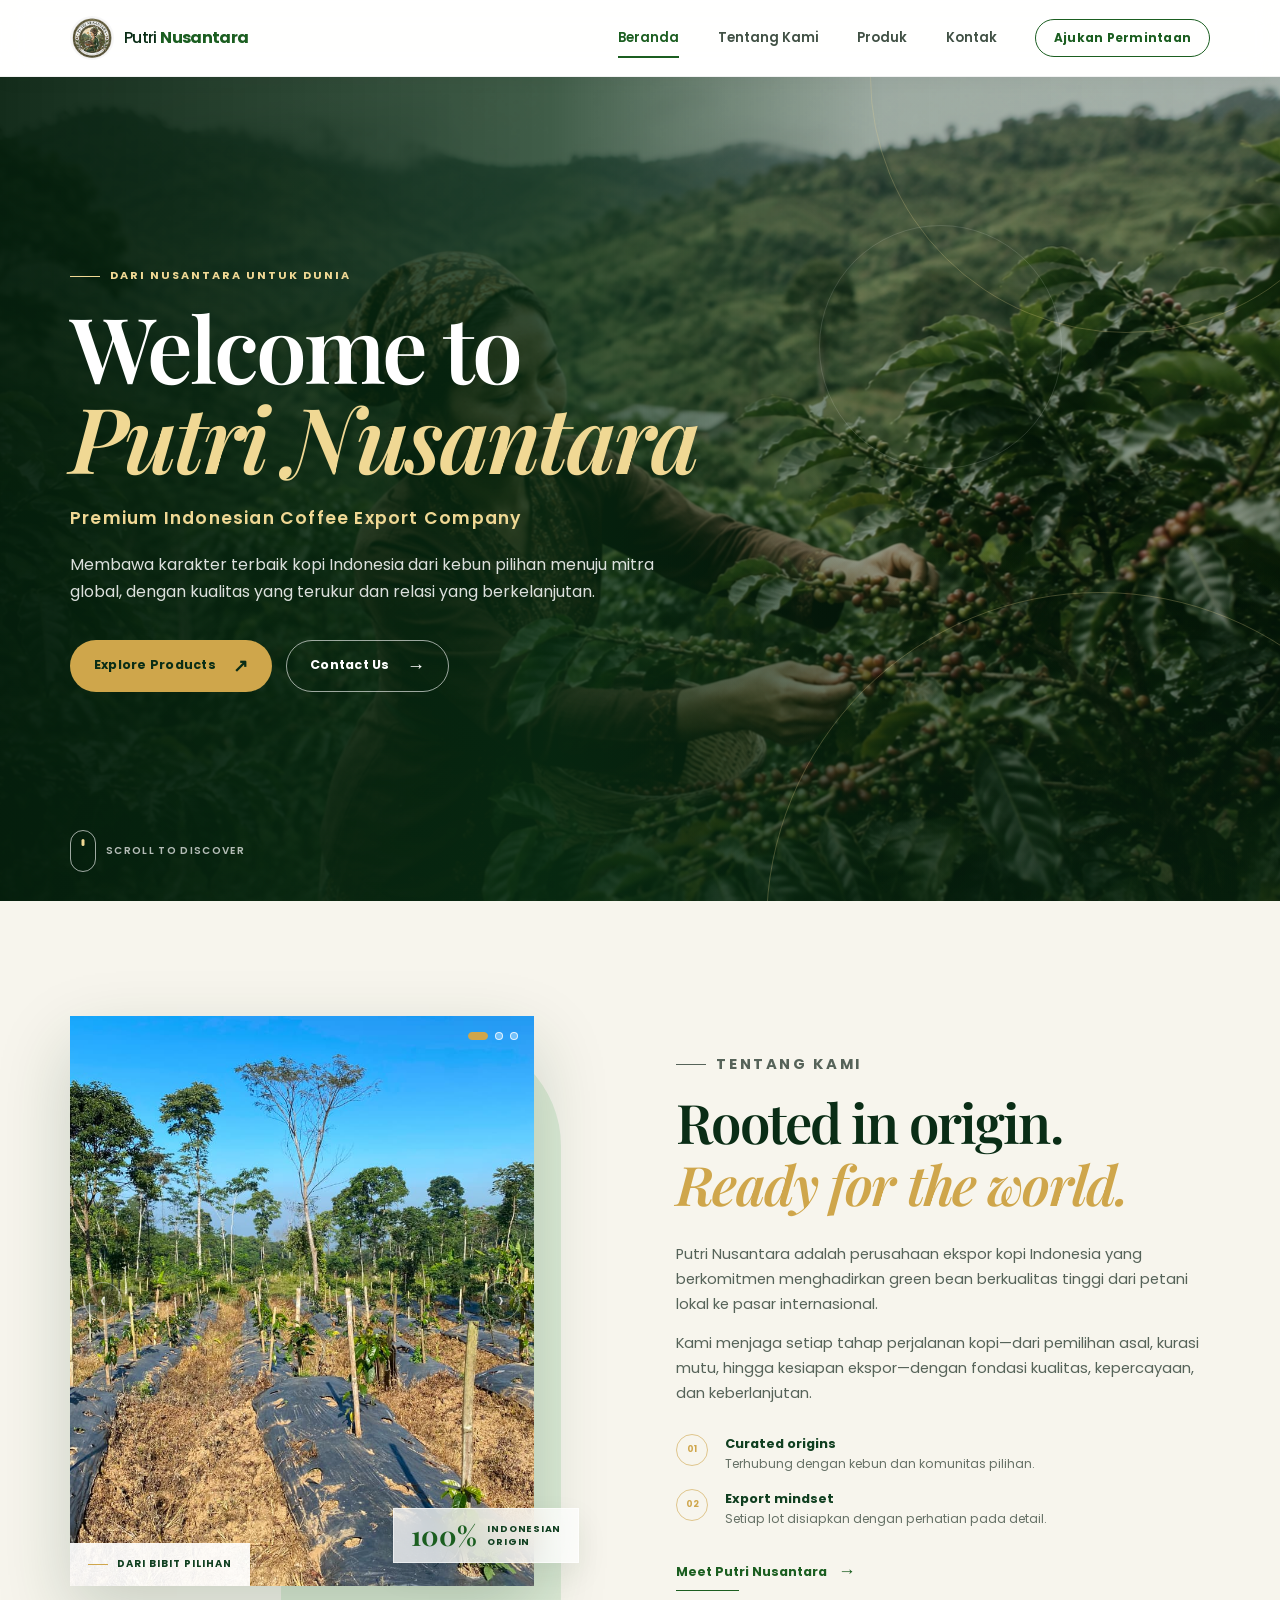
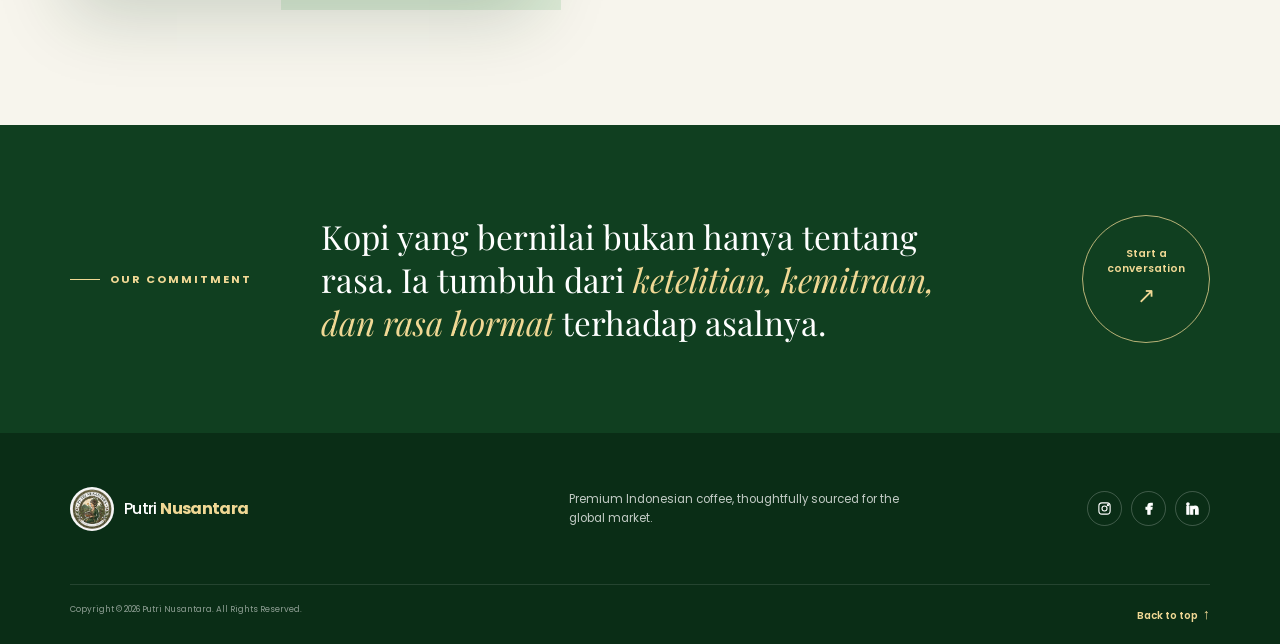
==== index.html @ a7bedadd "first commit" ====
<!doctype html>
<html lang="id">
  <head>
    <meta charset="UTF-8" />
    <meta name="viewport" content="width=device-width, initial-scale=1.0" />
    <meta
      name="description"
      content="Putri Nusantara menghadirkan green bean kopi Indonesia pilihan ke pasar internasional secara bertanggung jawab."
    />
    <title>Putri Nusantara | Premium Indonesian Coffee Export</title>
    <link rel="preconnect" href="https://fonts.googleapis.com" />
    <link rel="preconnect" href="https://fonts.gstatic.com" crossorigin />
    <link
      href="https://fonts.googleapis.com/css2?family=Poppins:wght@400;500;600;700&family=Playfair+Display:wght@600;700&display=swap"
      rel="stylesheet"
    />
    <link rel="stylesheet" href="css/style.css" />
  </head>
  <body class="home-page">
    <div class="site-loader" id="site-loader" aria-hidden="true">
      <div class="loader-mark"><span></span><span></span></div>
      <p>Putri Nusantara</p>
    </div>

    <header class="site-header" id="top">
      <div class="container nav-wrap">
        <a
          class="brand"
          href="index.html"
          aria-label="Putri Nusantara, kembali ke beranda"
        >
          <img src="assets/logo-putri.jpeg" alt="" width="44" height="44" />
          <span>Putri <strong>Nusantara</strong></span>
        </a>

        <button
          class="menu-toggle"
          type="button"
          aria-expanded="false"
          aria-controls="primary-navigation"
          aria-label="Buka navigasi"
        >
          <span></span><span></span><span></span>
        </button>

        <nav
          class="primary-nav"
          id="primary-navigation"
          aria-label="Navigasi utama"
        >
          <a class="active" href="index.html">Beranda</a>
          <a href="about.html">Tentang Kami</a>
          <a href="product.html">Produk</a>
          <a href="contact.html">Kontak</a>
          <!-- Trigger form permintaan (modal). Tempel tombol ini juga di navbar about/product/contact.html -->
          <button type="button" class="nav-request-btn" data-open-request>
            <span>Ajukan Permintaan</span>
          </button>
        </nav>
      </div>
    </header>

    <main>
      <section class="hero" id="beranda" aria-labelledby="hero-title">
        <div class="hero-media" aria-hidden="true">
          <img
            class="hero-background"
            data-parallax
            src="assets/indonesian-coffee-farmer.png"
            alt=""
            fetchpriority="high"
          />
        </div>
        <div class="hero-scrim" aria-hidden="true"></div>
        <div class="hero-orbit orbit-one" aria-hidden="true"></div>
        <div class="hero-orbit orbit-two" aria-hidden="true"></div>
        <div class="container hero-content">
          <p class="eyebrow light reveal" data-reveal="fade-up">
            Dari Nusantara untuk dunia
          </p>
          <h1 id="hero-title" class="reveal" data-reveal="fade-up">
            Welcome to <em>Putri Nusantara</em>
          </h1>
          <p class="hero-kicker reveal" data-reveal="fade-up">
            Premium Indonesian Coffee Export Company
          </p>
          <p class="hero-copy reveal" data-reveal="fade-up">
            Membawa karakter terbaik kopi Indonesia dari kebun pilihan menuju
            mitra global, dengan kualitas yang terukur dan relasi yang
            berkelanjutan.
          </p>
          <div class="hero-actions reveal" data-reveal="fade-up">
            <a class="button button-gold" href="product.html"
              >Explore Products <span aria-hidden="true">↗</span></a
            >
            <a class="button button-ghost" href="contact.html"
              >Contact Us <span aria-hidden="true">→</span></a
            >
          </div>
          <a
            class="scroll-cue"
            href="#tentang-singkat"
            aria-label="Gulir ke tentang kami singkat"
          >
            <span></span>
            Scroll to discover
          </a>
        </div>
      </section>

      <section
        class="intro-section section"
        id="tentang-singkat"
        aria-labelledby="intro-title"
      >
        <div class="container intro-grid">
          <div class="intro-image-wrap reveal" data-reveal="fade-right">
            <div class="image-accent" aria-hidden="true"></div>

            <!-- Slider perjalanan kopi: bibit -> kebun -> proses perawatan -->
            <figure
              class="editorial-image editorial-slider"
              id="originSlider"
              data-autoplay="5000"
              aria-roledescription="carousel"
              aria-label="Perjalanan kopi Putri Nusantara"
            >
              <div class="slider-track">
                <div class="slide is-active" data-caption="Dari bibit pilihan">
                  <img
                    src="assets/galeri6.jpeg"
                    alt="Pembibitan kopi Putri Nusantara"
                    loading="lazy"
                  />
                </div>
                <div class="slide" data-caption="Kebun yang terus tumbuh">
                  <img
                    src="assets/galeri4.jpeg"
                    alt="Kebun kopi Putri Nusantara yang subur"
                    loading="lazy"
                  />
                </div>
                <div class="slide" data-caption="Dirawat dengan telaten">
                  <img
                    src="assets/coffee-plantation.png"
                    alt="Tanaman kopi yang dirawat dengan telaten"
                    loading="lazy"
                  />
                </div>
              </div>

              <button
                class="slider-arrow prev"
                type="button"
                data-slider-prev
                aria-label="Slide sebelumnya"
              >
                ‹
              </button>
              <button
                class="slider-arrow next"
                type="button"
                data-slider-next
                aria-label="Slide berikutnya"
              >
                ›
              </button>

              <figcaption>
                <span class="fig-line"></span>
                <span class="slide-caption-text">Dari bibit pilihan</span>
              </figcaption>

              <div
                class="slider-dots"
                role="tablist"
                aria-label="Pilih slide perjalanan kopi"
              >
                <button
                  class="dot is-active"
                  type="button"
                  role="tab"
                  aria-selected="true"
                  aria-label="Slide 1: bibit"
                ></button>
                <button
                  class="dot"
                  type="button"
                  role="tab"
                  aria-selected="false"
                  aria-label="Slide 2: kebun"
                ></button>
                <button
                  class="dot"
                  type="button"
                  role="tab"
                  aria-selected="false"
                  aria-label="Slide 3: perawatan"
                ></button>
              </div>
            </figure>

            <div class="image-badge glass-card">
              <strong>100%</strong>
              <span>Indonesian<br />origin</span>
            </div>
          </div>

          <div class="intro-copy reveal" data-reveal="fade-left">
            <p class="eyebrow">Tentang Kami</p>
            <h2 id="intro-title">
              Rooted in origin.<br /><em>Ready for the world.</em>
            </h2>
            <p>
              Putri Nusantara adalah perusahaan ekspor kopi Indonesia yang
              berkomitmen menghadirkan green bean berkualitas tinggi dari petani
              lokal ke pasar internasional.
            </p>
            <p>
              Kami menjaga setiap tahap perjalanan kopi—dari pemilihan asal,
              kurasi mutu, hingga kesiapan ekspor—dengan fondasi kualitas,
              kepercayaan, dan keberlanjutan.
            </p>
            <div class="trust-points">
              <div>
                <span class="point-icon" aria-hidden="true">01</span>
                <p>
                  <strong>Curated origins</strong><br />Terhubung dengan kebun
                  dan komunitas pilihan.
                </p>
              </div>
              <div>
                <span class="point-icon" aria-hidden="true">02</span>
                <p>
                  <strong>Export mindset</strong><br />Setiap lot disiapkan
                  dengan perhatian pada detail.
                </p>
              </div>
            </div>
            <a class="text-link" href="about.html"
              >Meet Putri Nusantara <span aria-hidden="true">→</span></a
            >
          </div>
        </div>
      </section>

      <section class="commitment-band" aria-label="Komitmen Putri Nusantara">
        <div class="container commitment-grid">
          <p class="eyebrow light reveal" data-reveal="fade-up">
            Our commitment
          </p>
          <p class="commitment-text reveal" data-reveal="zoom-in">
            Kopi yang bernilai bukan hanya tentang rasa. Ia tumbuh dari
            <em>ketelitian, kemitraan, dan rasa hormat</em> terhadap asalnya.
          </p>
          <a
            class="round-link reveal"
            data-reveal="fade-left"
            href="contact.html"
            aria-label="Hubungi Putri Nusantara"
          >
            <span>Start a<br />conversation</span>
            <b aria-hidden="true">↗</b>
          </a>
        </div>
      </section>
    </main>

    <footer class="site-footer">
      <div class="container footer-main">
        <a
          class="brand footer-brand"
          href="index.html"
          aria-label="Putri Nusantara, beranda"
        >
          <img src="assets/logo-putri.jpeg" alt="" width="44" height="44" />
          <span>Putri <strong>Nusantara</strong></span>
        </a>
        <p>
          Premium Indonesian coffee, thoughtfully sourced for the global market.
        </p>
        <div class="social-links" aria-label="Media sosial">
          <a href="#" aria-label="Instagram" title="Instagram"
            ><svg viewBox="0 0 24 24" aria-hidden="true">
              <rect x="3" y="3" width="18" height="18" rx="5"></rect>
              <circle cx="12" cy="12" r="4"></circle>
              <circle cx="17.5" cy="6.5" r="1"></circle></svg
          ></a>
          <a href="#" aria-label="Facebook" title="Facebook"
            ><svg viewBox="0 0 24 24" aria-hidden="true">
              <path
                d="M14.5 21v-8h2.8l.4-3h-3.2V8.1c0-.9.3-1.6 1.7-1.6H18V3.8c-.3 0-1.4-.1-2.6-.1-2.6 0-4.4 1.6-4.4 4.5V10H8v3h3v8h3.5Z"
              ></path></svg
          ></a>
          <a href="#" aria-label="LinkedIn" title="LinkedIn"
            ><svg viewBox="0 0 24 24" aria-hidden="true">
              <path
                d="M6.3 8.3H3V21h3.3V8.3ZM4.7 3A1.9 1.9 0 1 0 4.7 6.8 1.9 1.9 0 0 0 4.7 3ZM21 13.7c0-3.8-2-5.6-4.8-5.6-2.2 0-3.2 1.2-3.8 2V8.3H9.1V21h3.3v-6.3c0-1.7.3-3.4 2.4-3.4 2.1 0 2.1 2 2.1 3.5V21H21v-7.3Z"
              ></path></svg
          ></a>
        </div>
      </div>
      <div class="container footer-bottom">
        <small>Copyright © 2026 Putri Nusantara. All Rights Reserved.</small>
        <a href="#top">Back to top <span aria-hidden="true">↑</span></a>
      </div>
    </footer>

    <button class="scroll-top" type="button" aria-label="Kembali ke atas">
      <span aria-hidden="true">↑</span>
    </button>

    <!-- Modal form permintaan. Tempel blok ini juga sebelum </body> di about/product/contact.html -->
    <div class="request-modal" id="requestModal" aria-hidden="true">
      <div class="request-modal-overlay" data-close-request></div>
      <div
        class="request-modal-panel"
        role="dialog"
        aria-modal="true"
        aria-labelledby="requestModalTitle"
      >
        <button
          type="button"
          class="request-modal-close"
          data-close-request
          aria-label="Tutup form permintaan"
        >
          ×
        </button>
        <p class="eyebrow">Ajukan Permintaan</p>
        <h3 id="requestModalTitle">Ceritakan kebutuhan Anda</h3>
        <p class="request-modal-lead">
          Isi form singkat ini, permintaan Anda akan langsung dibuka lewat
          aplikasi email menuju tim kami.
        </p>

        <form id="requestForm" novalidate>
          <div class="form-field">
            <label for="reqName">Nama</label>
            <input
              type="text"
              id="reqName"
              name="name"
              autocomplete="name"
              required
            />
          </div>
          <div class="form-field">
            <label for="reqEmail">Email</label>
            <input
              type="email"
              id="reqEmail"
              name="email"
              autocomplete="email"
              required
            />
          </div>
          <div class="form-field">
            <label for="reqMessage">Permintaan</label>
            <textarea
              id="reqMessage"
              name="message"
              rows="4"
              required
            ></textarea>
          </div>
          <button type="submit" class="button button-primary request-submit">
            Kirim Permintaan <span aria-hidden="true">→</span>
          </button>
          <p class="request-modal-note" id="requestModalNote" role="status"></p>
        </form>
      </div>
    </div>

    <script src="js/script.js"></script>
  </body>
</html>
---- css/style.css ----
/* Putri Nusantara — shared design system */
:root {
  --green-950: #0a2d16;
  --green-900: #103f20;
  --green-800: #1b5e20;
  --green-700: #2a7332;
  --green-500: #639e58;
  --green-200: #dcead6;
  --cream: #f7f5ed;
  --cream-dark: #ece8db;
  --ink: #16251a;
  --muted: #617064;
  --gold: #cfa64b;
  --gold-light: #f0d894;
  --white: #ffffff;
  --border: rgba(22, 37, 26, 0.13);
  --shadow-sm: 0 12px 30px rgba(20, 46, 27, 0.08);
  --shadow-lg: 0 28px 70px rgba(16, 57, 26, 0.2);
  --serif: "Playfair Display", Georgia, serif;
  --sans: "Poppins", Arial, sans-serif;
  --container: min(1140px, calc(100% - 48px));
}

* {
  box-sizing: border-box;
}

html {
  scroll-behavior: smooth;
}

body {
  margin: 0;
  overflow-x: hidden;
  background: var(--cream);
  color: var(--ink);
  font-family: var(--sans);
  font-size: 16px;
  line-height: 1.7;
  -webkit-font-smoothing: antialiased;
  text-rendering: optimizeLegibility;
}

body.menu-open {
  overflow: hidden;
}

img {
  display: block;
  max-width: 100%;
}

a {
  color: inherit;
  text-decoration: none;
}

button {
  font: inherit;
}

p, h1, h2, h3, figure {
  margin: 0;
}

::selection {
  background: var(--gold-light);
  color: var(--green-950);
}

:focus-visible {
  outline: 3px solid var(--gold);
  outline-offset: 4px;
}

.container {
  width: var(--container);
  margin-inline: auto;
}

.section {
  padding: clamp(76px, 9vw, 132px) 0;
}

.section-soft {
  background: #eff3e8;
}

.sr-only {
  position: absolute;
  width: 1px;
  height: 1px;
  padding: 0;
  margin: -1px;
  overflow: hidden;
  clip: rect(0, 0, 0, 0);
  white-space: nowrap;
  border: 0;
}

.eyebrow {
  display: flex;
  align-items: center;
  gap: 10px;
  color: var(--green-700);
  font-size: 0.69rem;
  font-weight: 700;
  letter-spacing: 0.18em;
  line-height: 1.4;
  text-transform: uppercase;
}

.eyebrow::before {
  width: 30px;
  height: 1px;
  background: currentColor;
  content: "";
}

.eyebrow.light {
  color: var(--gold-light);
}

h1, h2, h3 {
  letter-spacing: -0.034em;
  line-height: 1.14;
}

h1, h2 {
  font-family: var(--serif);
  font-weight: 600;
}

h1 em, h2 em, h3 em {
  color: var(--gold);
  font-style: italic;
  font-weight: inherit;
}

h2 {
  font-size: clamp(2.22rem, 4.25vw, 4.2rem);
}

/* Loading screen */
.site-loader {
  position: fixed;
  z-index: 2000;
  inset: 0;
  display: grid;
  place-content: center;
  gap: 18px;
  background: var(--green-950);
  color: var(--cream);
  transition: opacity 0.55s ease, visibility 0.55s ease;
}

.site-loader.is-hidden {
  visibility: hidden;
  opacity: 0;
}

.site-loader p {
  font-size: 0.68rem;
  font-weight: 600;
  letter-spacing: 0.2em;
  text-align: center;
  text-transform: uppercase;
}

.loader-mark {
  position: relative;
  width: 44px;
  height: 44px;
  margin-inline: auto;
}

.loader-mark span {
  position: absolute;
  inset: 0 18px;
  border-radius: 100% 0 100% 0;
  background: var(--gold);
  animation: loader-leaf 1.2s ease-in-out infinite alternate;
  transform: rotate(45deg);
}

.loader-mark span:last-child {
  background: var(--green-500);
  animation-delay: -0.6s;
  transform: rotate(225deg);
}

@keyframes loader-leaf {
  from {
    scale: 0.75;
    opacity: 0.48;
  }

  to {
    scale: 1;
    opacity: 1;
  }
}

/* Navigation */
.site-header {
  position: sticky;
  z-index: 100;
  top: 0;
  background: rgba(255, 255, 255, 0.95);
  border-bottom: 1px solid rgba(22, 37, 26, 0.06);
  box-shadow: 0 4px 18px rgba(20, 46, 27, 0.04);
  backdrop-filter: blur(14px);
}

.nav-wrap {
  display: flex;
  align-items: center;
  justify-content: space-between;
  min-height: 76px;
  gap: 28px;
}

.brand {
  display: inline-flex;
  align-items: center;
  gap: 10px;
  flex-shrink: 0;
}

.brand:not(.brand-logo) img {
  width: 44px;
  height: 44px;
  border-radius: 50%;
  object-fit: cover;
}

.brand span {
  color: var(--green-950);
  font-size: 1rem;
  font-weight: 500;
  letter-spacing: -0.04em;
  line-height: 1;
}

.brand span strong {
  color: var(--green-800);
  font-weight: 700;
}

.brand-logo img {
  width: 218px;
  max-height: 56px;
  object-fit: contain;
  object-position: left center;
}

.primary-nav {
  display: flex;
  align-items: center;
  gap: clamp(20px, 3vw, 39px);
}

.primary-nav a {
  position: relative;
  color: #415145;
  font-size: 0.82rem;
  font-weight: 600;
  line-height: 76px;
  transition: color 0.25s ease;
}

.primary-nav a::after {
  position: absolute;
  right: 0;
  bottom: 18px;
  left: 0;
  height: 2px;
  background: var(--green-800);
  content: "";
  scale: 0 1;
  transform-origin: right;
  transition: scale 0.3s ease;
}

.primary-nav a:hover, .primary-nav a.active {
  color: var(--green-800);
}

.primary-nav a:hover::after, .primary-nav a.active::after {
  scale: 1;
  transform-origin: left;
}

.menu-toggle {
  display: none;
  width: 44px;
  height: 44px;
  padding: 10px;
  border: 1px solid var(--border);
  border-radius: 50%;
  background: transparent;
  cursor: pointer;
}

.menu-toggle span {
  display: block;
  width: 100%;
  height: 2px;
  margin: 4px 0;
  background: var(--green-900);
  transition: transform .25s ease, opacity .25s ease;
}

.menu-toggle.is-open span:nth-child(1) {
  transform: translateY(6px) rotate(45deg);
}

.menu-toggle.is-open span:nth-child(2) {
  opacity: 0;
}

.menu-toggle.is-open span:nth-child(3) {
  transform: translateY(-6px) rotate(-45deg);
}

/* Tombol "Ajukan Permintaan" di navbar — pemicu modal form */
.nav-request-btn {
  display: inline-flex;
  align-items: center;
  height: 38px;
  padding: 0 18px;
  border: 1px solid var(--green-800);
  border-radius: 100px;
  background: transparent;
  color: var(--green-800);
  font-size: .74rem;
  font-weight: 700;
  letter-spacing: .02em;
  cursor: pointer;
  transition: background .25s ease, color .25s ease, transform .25s ease;
}

.nav-request-btn:hover {
  background: var(--green-800);
  color: var(--white);
  transform: translateY(-2px);
}

/* Hero */
.hero {
  position: relative;
  display: grid;
  min-height: max(620px, calc(100svh - 76px));
  overflow: hidden;
  isolation: isolate;
  background: var(--green-950);
}

.hero-media, .hero-scrim {
  position: absolute;
  inset: 0;
}

.hero-media {
  overflow: hidden;
  z-index: -3;
}

.hero-background {
  width: 100%;
  height: 112%;
  object-fit: cover;
  object-position: 50% 44%;
  filter: saturate(0.8) contrast(1.08);
  transform: scale(1.04);
  will-change: transform;
}

.hero-scrim {
  z-index: -2;
  background:
    linear-gradient(90deg, rgba(5, 31, 13, 0.94) 0%, rgba(8, 46, 19, 0.76) 43%, rgba(8, 46, 19, 0.36) 69%, rgba(8, 46, 19, 0.31) 100%),
    linear-gradient(0deg, rgba(7, 30, 14, 0.58), transparent 45%);
}

.hero::after {
  position: absolute;
  z-index: -1;
  right: -12vw;
  bottom: -28vw;
  width: 52vw;
  aspect-ratio: 1;
  border: 1px solid rgba(240, 216, 148, 0.26);
  border-radius: 50%;
  content: "";
}

.hero-orbit {
  position: absolute;
  z-index: -1;
  border: 1px solid rgba(240, 216, 148, .24);
  border-radius: 50%;
  pointer-events: none;
}

.orbit-one {
  width: 40vw;
  height: 40vw;
  top: -20vw;
  right: -8vw;
}

.orbit-two {
  width: 19vw;
  height: 19vw;
  top: 18%;
  right: 17%;
  border-color: rgba(255, 255, 255, .13);
}

.hero-content {
  align-self: center;
  padding: 90px 0 108px;
  color: var(--white);
}

.hero h1 {
  max-width: 770px;
  margin-top: 18px;
  color: var(--white);
  font-size: clamp(3.1rem, 7.1vw, 6.9rem);
  line-height: .99;
}

.hero h1 em {
  display: block;
  color: var(--gold-light);
}

.hero-kicker {
  margin-top: 22px;
  color: var(--gold-light);
  font-size: clamp(.9rem, 1.45vw, 1.08rem);
  font-weight: 600;
  letter-spacing: .07em;
}

.hero-copy {
  max-width: 610px;
  margin-top: 18px;
  color: rgba(255, 255, 255, .86);
  font-size: clamp(.9rem, 1.25vw, 1rem);
}

.hero-actions {
  display: flex;
  flex-wrap: wrap;
  gap: 14px;
  margin-top: 34px;
}

.button {
  position: relative;
  display: inline-flex;
  align-items: center;
  justify-content: center;
  gap: 17px;
  min-height: 52px;
  padding: 0 23px;
  overflow: hidden;
  border: 1px solid transparent;
  border-radius: 100px;
  font-size: .78rem;
  font-weight: 700;
  letter-spacing: .02em;
  line-height: 1;
  transition: transform .28s ease, background .28s ease, color .28s ease, border-color .28s ease, box-shadow .28s ease;
}

.button:hover {
  transform: translateY(-3px) scale(1.025);
  box-shadow: 0 12px 22px rgba(2, 23, 9, .18);
}

.button span:not(.ripple) {
  font-size: 1.15rem;
  line-height: 0;
}

.button-gold {
  background: var(--gold);
  color: var(--green-950);
}

.button-gold:hover {
  background: var(--gold-light);
}

.button-ghost {
  border-color: rgba(255, 255, 255, .6);
  color: var(--white);
}

.button-ghost:hover {
  border-color: var(--white);
  background: rgba(255, 255, 255, .11);
}

.button-primary {
  background: var(--green-800);
  color: var(--white);
}

.button-primary:hover {
  background: var(--green-900);
}

.ripple {
  position: absolute;
  border-radius: 50%;
  background: rgba(255, 255, 255, .4);
  transform: translate(-50%, -50%) scale(0);
  pointer-events: none;
  animation: ripple .65s ease-out;
}

@keyframes ripple {
  to {
    transform: translate(-50%, -50%) scale(5);
    opacity: 0;
  }
}

.scroll-cue {
  position: absolute;
  bottom: 29px;
  display: flex;
  align-items: center;
  gap: 10px;
  color: rgba(255, 255, 255, .7);
  font-size: .64rem;
  font-weight: 600;
  letter-spacing: .13em;
  text-transform: uppercase;
}

.scroll-cue span {
  position: relative;
  display: inline-block;
  width: 26px;
  height: 42px;
  border: 1px solid rgba(255, 255, 255, .62);
  border-radius: 16px;
}

.scroll-cue span::after {
  position: absolute;
  top: 8px;
  left: 50%;
  width: 3px;
  height: 7px;
  border-radius: 4px;
  background: var(--gold-light);
  content: "";
  transform: translateX(-50%);
  animation: scroll-dot 1.5s infinite;
}

@keyframes scroll-dot {
  0%, 100% {
    opacity: 0;
    transform: translate(-50%, 0);
  }

  50% {
    opacity: 1;
    transform: translate(-50%, 13px);
  }
}

/* Home introduction */
.intro-section {
  background: var(--cream);
}

.intro-grid {
  display: grid;
  grid-template-columns: minmax(0, .92fr) minmax(0, 1fr);
  align-items: center;
  gap: clamp(52px, 9vw, 128px);
}

.intro-image-wrap {
  position: relative;
  padding: 0 27px 24px 0;
}

.image-accent {
  position: absolute;
  top: 20px;
  right: 0;
  bottom: 0;
  width: 57%;
  background: var(--green-200);
  border-radius: 0 110px 0 0;
}

.editorial-image {
  position: relative;
  z-index: 1;
  height: clamp(425px, 46vw, 570px);
  overflow: hidden;
  box-shadow: var(--shadow-lg);
}

.editorial-image img {
  width: 100%;
  height: 100%;
  object-fit: cover;
  object-position: center;
}

.editorial-image figcaption {
  position: absolute;
  bottom: 0;
  left: 0;
  display: flex;
  align-items: center;
  gap: 9px;
  padding: 13px 18px;
  background: rgba(255, 255, 255, .93);
  color: var(--green-900);
  font-size: .62rem;
  font-weight: 700;
  letter-spacing: .1em;
  text-transform: uppercase;
}

.fig-line {
  width: 20px;
  height: 1px;
  background: var(--gold);
}

.image-badge {
  position: absolute;
  z-index: 2;
  right: -18px;
  bottom: 47px;
  display: flex;
  align-items: center;
  gap: 10px;
  padding: 13px 17px;
  color: var(--green-900);
}

.glass-card {
  border: 1px solid rgba(255, 255, 255, .56);
  background: rgba(255, 255, 255, .76);
  box-shadow: var(--shadow-sm);
  backdrop-filter: blur(14px);
}

.image-badge strong {
  color: var(--green-800);
  font-family: var(--serif);
  font-size: 1.7rem;
  line-height: 1;
}

.image-badge span {
  font-size: .59rem;
  font-weight: 700;
  line-height: 1.32;
  letter-spacing: .08em;
  text-transform: uppercase;
}

.intro-copy h2 {
  max-width: 620px;
  margin: 16px 0 27px;
  color: var(--green-950);
}

.intro-copy>p {
  max-width: 570px;
  margin-top: 14px;
  color: #566359;
  font-size: .92rem;
}

.trust-points {
  display: grid;
  gap: 15px;
  margin: 28px 0;
}

.trust-points>div {
  display: grid;
  grid-template-columns: 38px 1fr;
  gap: 11px;
  align-items: start;
}

.point-icon {
  display: grid;
  width: 32px;
  aspect-ratio: 1;
  place-items: center;
  border: 1px solid rgba(207, 166, 75, .6);
  border-radius: 50%;
  color: var(--gold);
  font-size: .55rem;
  font-weight: 700;
}

.trust-points p {
  color: #667166;
  font-size: .76rem;
  line-height: 1.6;
}

.trust-points strong {
  color: var(--green-900);
  font-size: .8rem;
}

.text-link {
  position: relative;
  display: inline-flex;
  align-items: center;
  gap: 11px;
  color: var(--green-800);
  font-size: .78rem;
  font-weight: 700;
}

.text-link::after {
  position: absolute;
  right: 0;
  bottom: -5px;
  left: 0;
  height: 1px;
  background: currentColor;
  content: "";
  transform: scaleX(.35);
  transform-origin: left;
  transition: transform .25s ease;
}

.text-link:hover::after {
  transform: scaleX(1);
}

.text-link span {
  font-size: 1.1rem;
  transition: transform .25s ease;
}

.text-link:hover span {
  transform: translateX(4px);
}

/* Slider "perjalanan kopi" di dalam editorial-image (beranda) */
.editorial-slider {
  cursor: grab;
  touch-action: pan-y;
}

.editorial-slider:active {
  cursor: grabbing;
}

.slider-track {
  position: relative;
  width: 100%;
  height: 100%;
}

.slide {
  position: absolute;
  inset: 0;
  opacity: 0;
  transition: opacity .9s ease;
}

.slide.is-active {
  opacity: 1;
  z-index: 1;
}

.editorial-slider figcaption {
  z-index: 2;
}

.slider-arrow {
  position: absolute;
  top: 50%;
  z-index: 3;
  display: grid;
  width: 38px;
  aspect-ratio: 1;
  place-items: center;
  border: 1px solid rgba(255, 255, 255, .55);
  border-radius: 50%;
  background: rgba(10, 45, 22, .35);
  color: var(--white);
  font-size: 1.3rem;
  line-height: 0;
  cursor: pointer;
  opacity: .75;
  transform: translateY(-50%);
  transition: opacity .25s ease, background .25s ease;
}

.slider-arrow:hover {
  opacity: 1;
  background: rgba(10, 45, 22, .58);
}

.slider-arrow.prev {
  left: 14px;
}

.slider-arrow.next {
  right: 14px;
}

.slider-dots {
  position: absolute;
  top: 16px;
  right: 16px;
  z-index: 3;
  display: flex;
  gap: 7px;
}

.dot {
  width: 8px;
  height: 8px;
  padding: 0;
  border: 1px solid rgba(255, 255, 255, .8);
  border-radius: 50%;
  background: rgba(255, 255, 255, .35);
  cursor: pointer;
  transition: background .25s ease, width .25s ease, border-radius .25s ease;
}

.dot.is-active {
  width: 20px;
  border-radius: 5px;
  background: var(--gold);
  border-color: var(--gold);
}

.commitment-band {
  padding: clamp(56px, 7vw, 93px) 0;
  overflow: hidden;
  background: var(--green-900);
  color: var(--white);
}

.commitment-grid {
  display: grid;
  grid-template-columns: .8fr 2.6fr .75fr;
  gap: clamp(25px, 4vw, 70px);
  align-items: center;
}

.commitment-text {
  max-width: 710px;
  font-family: var(--serif);
  font-size: clamp(1.5rem, 2.6vw, 2.75rem);
  line-height: 1.29;
}

.commitment-text em {
  color: var(--gold-light);
}

.round-link {
  display: grid;
  width: 128px;
  aspect-ratio: 1;
  place-content: center;
  justify-self: end;
  border: 1px solid rgba(240, 216, 148, .75);
  border-radius: 50%;
  color: var(--gold-light);
  font-size: .66rem;
  font-weight: 600;
  line-height: 1.4;
  text-align: center;
  transition: background .3s ease, color .3s ease, transform .3s ease;
}

.round-link b {
  margin-top: 4px;
  font-size: 1.35rem;
  font-weight: 400;
}

.round-link:hover {
  background: var(--gold-light);
  color: var(--green-900);
  transform: rotate(8deg);
}

/* Secondary hero */
.page-hero {
  position: relative;
  min-height: 390px;
  overflow: hidden;
  background: var(--green-900);
  color: var(--white);
}

.page-hero-content {
  position: relative;
  z-index: 1;
  padding: 92px 0 82px;
}

.page-hero-content h1 {
  max-width: 730px;
  margin: 19px 0 18px;
  color: var(--white);
  font-size: clamp(3rem, 6vw, 5.6rem);
  line-height: .98;
}

.page-hero-content h1 em {
  display: block;
  color: var(--gold-light);
}

.page-hero-lead {
  max-width: 660px;
  color: rgba(255, 255, 255, .78);
  font-size: .94rem;
}

.breadcrumb {
  display: flex;
  align-items: center;
  gap: 8px;
  color: rgba(255, 255, 255, .69);
  font-size: .7rem;
  font-weight: 600;
  letter-spacing: .05em;
}

.breadcrumb a {
  color: var(--gold-light);
}

.page-hero-pattern {
  position: absolute;
  inset: -20% -8% auto auto;
  width: min(63vw, 770px);
  aspect-ratio: 1;
  border: 1px solid rgba(240, 216, 148, .2);
  border-radius: 43% 57% 59% 41% / 44% 40% 60% 56%;
  transform: rotate(16deg);
}

.page-hero-pattern::before, .page-hero-pattern::after {
  position: absolute;
  border: 1px solid rgba(255, 255, 255, .11);
  border-radius: inherit;
  content: "";
}

.page-hero-pattern::before {
  inset: 11%;
}

.page-hero-pattern::after {
  inset: 23%;
}

.product-hero {
  background: linear-gradient(120deg, #0b3619, #246b32);
}

/* About */
.story-grid {
  display: grid;
  grid-template-columns: 1fr 1fr;
  align-items: center;
  gap: clamp(42px, 8vw, 116px);
}

.story-copy h2 {
  margin: 17px 0 28px;
  color: var(--green-950);
}

.story-copy>p {
  max-width: 560px;
  margin-top: 14px;
  color: #59665c;
  font-size: .92rem;
}

.story-signature {
  display: flex;
  align-items: center;
  gap: 13px;
  margin-top: 28px;
  color: #4e5d51;
  font-size: .7rem;
  line-height: 1.6;
}

.story-signature strong {
  color: var(--green-800);
}

.signature-line {
  width: 45px;
  height: 1px;
  background: var(--gold);
}

.story-visual {
  position: relative;
  padding: 18px 0 0 24px;
}

.story-visual::before {
  position: absolute;
  top: 0;
  right: 42px;
  left: 0;
  height: 63%;
  background: var(--green-200);
  content: "";
}

.story-photo {
  position: relative;
  z-index: 1;
  height: clamp(385px, 43vw, 530px);
  overflow: hidden;
  box-shadow: var(--shadow-lg);
}

.story-photo img {
  width: 100%;
  height: 100%;
  object-fit: cover;
  object-position: center;
}

.origin-card {
  position: absolute;
  z-index: 2;
  right: -27px;
  bottom: 33px;
  display: flex;
  align-items: center;
  gap: 12px;
  max-width: 215px;
  padding: 15px;
  color: var(--green-900);
}

.origin-pin {
  display: grid;
  width: 34px;
  aspect-ratio: 1;
  place-items: center;
  border-radius: 50%;
  background: var(--green-800);
  color: var(--gold-light);
}

.origin-card p {
  font-size: .64rem;
  line-height: 1.5;
}

.origin-card strong {
  font-size: .78rem;
}

.section-heading {
  max-width: 680px;
  margin: 0 auto 48px;
}

.section-heading.centered {
  text-align: center;
}

.section-heading.centered .eyebrow {
  justify-content: center;
}

.section-heading h2 {
  margin: 16px 0 16px;
  color: var(--green-950);
}

.section-heading>p:last-child {
  color: var(--muted);
  font-size: .88rem;
}

.values-grid {
  display: grid;
  grid-template-columns: repeat(4, 1fr);
  gap: 18px;
}

.value-card {
  position: relative;
  min-height: 285px;
  padding: 27px 23px;
  overflow: hidden;
  border: 1px solid rgba(27, 94, 32, .13);
  background: rgba(255, 255, 255, .76);
  box-shadow: 0 8px 22px rgba(16, 57, 26, .045);
  transition: transform .3s ease, box-shadow .3s ease, border-color .3s ease;
}

.value-card::after {
  position: absolute;
  right: -23px;
  bottom: -31px;
  width: 100px;
  aspect-ratio: 1;
  border: 1px solid rgba(207, 166, 75, .21);
  border-radius: 50%;
  content: "";
  transition: transform .35s ease;
}

.value-card:hover {
  border-color: var(--green-500);
  box-shadow: var(--shadow-sm);
  transform: translateY(-9px);
}

.value-card:hover::after {
  transform: scale(1.4);
}

.value-icon {
  display: grid;
  width: 48px;
  aspect-ratio: 1;
  place-items: center;
  border-radius: 50%;
  background: rgba(207, 166, 75, .15);
  color: var(--gold);
}

.value-icon svg {
  width: 27px;
  height: 27px;
  fill: none;
  stroke: currentColor;
  stroke-linecap: round;
  stroke-linejoin: round;
  stroke-width: 1.7;
}

.card-number {
  position: absolute;
  top: 29px;
  right: 22px;
  color: rgba(27, 94, 32, .31);
  font-family: var(--serif);
  font-size: 1.35rem;
}

.value-card h3 {
  max-width: 170px;
  margin: 24px 0 12px;
  color: var(--green-950);
  font-family: var(--serif);
  font-size: 1.35rem;
}

.value-card p {
  position: relative;
  z-index: 1;
  color: var(--muted);
  font-size: .74rem;
  line-height: 1.7;
}

.quote-band {
  padding: clamp(65px, 8vw, 108px) 0;
  background: var(--green-950);
  color: var(--cream);
  text-align: center;
}

.quote-band>div {
  max-width: 850px;
}

.quote-mark {
  display: block;
  height: 64px;
  color: var(--gold);
  font-family: var(--serif);
  font-size: 6rem;
  line-height: 1;
}

.quote-band p {
  font-family: var(--serif);
  font-size: clamp(1.55rem, 3.2vw, 3rem);
  line-height: 1.36;
}

/* Products */
.products-intro {
  display: grid;
  grid-template-columns: .87fr 1.3fr;
  gap: 44px;
  align-items: end;
  margin-bottom: 48px;
}

.products-intro h2 {
  margin-top: 14px;
  color: var(--green-950);
}

.products-intro>p:last-child {
  max-width: 520px;
  margin-bottom: 3px;
  color: var(--muted);
  font-size: .89rem;
}

.product-grid {
  display: grid;
  grid-template-columns: 1fr 1fr;
  gap: clamp(25px, 3.7vw, 48px);
}

.product-card {
  overflow: hidden;
  border: 1px solid rgba(16, 63, 32, .12);
  background: var(--white);
  box-shadow: var(--shadow-sm);
  transition: transform .35s ease, box-shadow .35s ease;
}

.product-card:hover {
  box-shadow: 0 28px 55px rgba(16, 57, 26, .16);
  transform: translateY(-8px);
}

.product-image {
  position: relative;
  height: min(36vw, 398px);
  min-height: 300px;
  overflow: hidden;
  background: var(--green-900);
}

.product-image img {
  width: 100%;
  height: 100%;
  object-fit: cover;
  object-position: center 53%;
  transition: transform .7s cubic-bezier(.2, .7, .2, 1);
}

.product-card:hover .product-image img {
  transform: scale(1.075);
}

.product-index, .product-type {
  position: absolute;
  top: 16px;
  padding: 7px 11px;
  font-size: .6rem;
  font-weight: 700;
  letter-spacing: .1em;
  text-transform: uppercase;
}

.product-index {
  left: 16px;
  background: var(--gold);
  color: var(--green-950);
}

.product-type {
  right: 16px;
  border: 1px solid rgba(255, 255, 255, .5);
  background: rgba(10, 45, 22, .48);
  color: var(--white);
  backdrop-filter: blur(5px);
}

.product-body {
  padding: 29px clamp(20px, 3vw, 34px) 27px;
}

.product-title-row {
  display: flex;
  justify-content: space-between;
  gap: 15px;
  align-items: flex-start;
}

.product-title-row h3 {
  color: var(--green-950);
  font-family: var(--serif);
  font-size: clamp(1.65rem, 2.35vw, 2.3rem);
}

.product-arrow {
  display: grid;
  width: 37px;
  aspect-ratio: 1;
  place-items: center;
  border: 1px solid var(--green-200);
  border-radius: 50%;
  color: var(--green-800);
  font-size: 1.18rem;
  transition: transform .25s ease, background .25s ease, color .25s ease;
}

.product-card:hover .product-arrow {
  background: var(--green-800);
  color: var(--white);
  transform: rotate(45deg);
}

.product-description {
  min-height: 74px;
  margin: 16px 0 22px;
  color: var(--muted);
  font-size: .76rem;
  line-height: 1.75;
}

.spec-list {
  display: grid;
  grid-template-columns: 1fr 1fr;
  margin: 0 0 24px;
  border-top: 1px solid var(--border);
}

.spec-list div {
  display: grid;
  gap: 1px;
  padding: 9px 0;
  border-bottom: 1px solid var(--border);
}

.spec-list div:nth-child(odd) {
  padding-right: 14px;
  border-right: 1px solid var(--border);
}

.spec-list div:nth-child(even) {
  padding-left: 14px;
}

.spec-list dt {
  color: #7b867d;
  font-size: .55rem;
  font-weight: 700;
  letter-spacing: .09em;
  text-transform: uppercase;
}

.spec-list dd {
  margin: 0;
  color: var(--green-900);
  font-size: .66rem;
  font-weight: 600;
}

.product-note {
  padding: 43px 0;
}

.product-note-inner {
  display: flex;
  justify-content: space-between;
  gap: 26px;
  align-items: center;
}

.product-note h2 {
  margin-top: 8px;
  color: var(--green-950);
  font-size: clamp(1.45rem, 3vw, 2.35rem);
}

/* Contact */
.contact-hero {
  position: relative;
  overflow: hidden;
  padding: clamp(95px, 13vw, 150px) 0 clamp(69px, 9vw, 105px);
  background: #e4ecd9;
}

.contact-hero-content {
  position: relative;
  z-index: 1;
}

.contact-hero .breadcrumb {
  color: #607064;
}

.contact-hero .breadcrumb a {
  color: var(--green-800);
}

.contact-hero h1 {
  margin: 16px 0 16px;
  color: var(--green-950);
  font-size: clamp(3.3rem, 7vw, 6rem);
}

.contact-hero h1 em {
  color: var(--green-800);
}

.contact-lead {
  max-width: 620px;
  color: #526257;
  font-size: .93rem;
}

.contact-hero-orb {
  position: absolute;
  top: -42vw;
  right: -17vw;
  width: min(69vw, 800px);
  aspect-ratio: 1;
  border: 1px solid rgba(27, 94, 32, .21);
  border-radius: 48% 52% 66% 34% / 51% 47% 53% 49%;
  transform: rotate(-16deg);
}

.contact-hero-orb::before {
  position: absolute;
  inset: 12%;
  border: 1px solid rgba(207, 166, 75, .52);
  border-radius: inherit;
  content: "";
}

.contact-section {
  background: var(--cream);
}

.contact-cards {
  display: grid;
  grid-template-columns: repeat(3, 1fr);
  gap: 17px;
  margin-top: -79px;
}

.contact-card {
  position: relative;
  display: flex;
  flex-direction: column;
  min-height: 195px;
  padding: 23px;
  overflow: hidden;
  border: 1px solid rgba(16, 63, 32, .1);
  background: var(--white);
  box-shadow: var(--shadow-sm);
  transition: transform .27s ease, box-shadow .27s ease;
}

a.contact-card:hover {
  box-shadow: 0 22px 42px rgba(16, 57, 26, .13);
  transform: translateY(-6px);
}

.contact-icon {
  display: grid;
  width: 43px;
  aspect-ratio: 1;
  place-items: center;
  border-radius: 50%;
  background: rgba(207, 166, 75, .16);
  color: var(--gold);
}

.contact-icon svg {
  width: 23px;
  height: 23px;
  fill: none;
  stroke: currentColor;
  stroke-linecap: round;
  stroke-linejoin: round;
  stroke-width: 1.7;
}

.contact-meta {
  margin-top: 17px;
  color: #7b867d;
  font-size: .58rem;
  font-weight: 700;
  letter-spacing: .13em;
  text-transform: uppercase;
}

.contact-card strong {
  margin-top: 4px;
  color: var(--green-950);
  font-family: var(--serif);
  font-size: clamp(1.04rem, 1.52vw, 1.35rem);
  line-height: 1.22;
}

.contact-card small {
  margin-top: 4px;
  color: var(--muted);
  font-size: .66rem;
}

.contact-arrow {
  position: absolute;
  top: 20px;
  right: 22px;
  color: var(--green-700);
  font-size: 1.25rem;
  transition: transform .25s ease;
}

a.contact-card:hover .contact-arrow {
  transform: translate(3px, -3px);
}

.map-block {
  margin-top: clamp(61px, 8vw, 101px);
}

.map-heading {
  display: flex;
  justify-content: space-between;
  align-items: end;
  gap: 20px;
  margin-bottom: 23px;
}

.map-heading h2 {
  margin-top: 10px;
  color: var(--green-950);
  font-size: clamp(1.85rem, 3.7vw, 3.4rem);
}

.map-location {
  display: inline-flex;
  gap: 8px;
  align-items: center;
  color: var(--green-700);
  font-size: .7rem;
  font-weight: 700;
}

.map-location i {
  color: var(--gold);
  font-size: .75rem;
}

.map-frame {
  height: clamp(330px, 43vw, 496px);
  overflow: hidden;
  border: 9px solid var(--white);
  box-shadow: var(--shadow-lg);
}

.map-frame iframe {
  width: 100%;
  height: 100%;
  border: 0;
  filter: saturate(.74) contrast(.94);
}

.contact-closing {
  max-width: 590px;
  margin: 55px auto 0;
  text-align: center;
}

.contact-closing .eyebrow {
  justify-content: center;
}

.contact-closing>p:nth-child(2) {
  margin: 11px 0 19px;
  color: var(--muted);
  font-size: .86rem;
}

/* Modal form permintaan (dibuka dari tombol navbar) */
.request-modal {
  position: fixed;
  inset: 0;
  z-index: 1500;
  display: grid;
  place-items: center;
  padding: 20px;
  background: rgba(10, 45, 22, .55);
  backdrop-filter: blur(6px);
  opacity: 0;
  visibility: hidden;
  pointer-events: none;
  transition: opacity .3s ease, visibility .3s ease;
}

.request-modal.is-open {
  opacity: 1;
  visibility: visible;
  pointer-events: auto;
}

.request-modal-overlay {
  position: absolute;
  inset: 0;
  cursor: pointer;
}

.request-modal-panel {
  position: relative;
  z-index: 1;
  width: min(440px, 100%);
  max-height: 88vh;
  overflow-y: auto;
  padding: 34px 30px;
  border-radius: 22px;
  background: rgba(255, 255, 255, .97);
  box-shadow: var(--shadow-lg);
  transform: scale(.95);
  transition: transform .3s ease;
}

.request-modal.is-open .request-modal-panel {
  transform: scale(1);
}

.request-modal-close {
  position: absolute;
  top: 16px;
  right: 16px;
  display: grid;
  width: 32px;
  aspect-ratio: 1;
  place-items: center;
  border: 1px solid var(--border);
  border-radius: 50%;
  background: transparent;
  color: var(--green-900);
  font-size: 1.1rem;
  line-height: 1;
  cursor: pointer;
  transition: background .2s ease, color .2s ease;
}

.request-modal-close:hover {
  background: var(--green-800);
  color: var(--white);
}

.request-modal-panel h3 {
  margin: 12px 0 8px;
  color: var(--green-950);
  font-size: clamp(1.3rem, 3vw, 1.7rem);
}

.request-modal-lead {
  margin-bottom: 22px;
  color: var(--muted);
  font-size: .8rem;
}

.form-field {
  display: grid;
  gap: 6px;
  margin-bottom: 16px;
}

.form-field label {
  color: var(--green-900);
  font-size: .68rem;
  font-weight: 700;
  letter-spacing: .06em;
  text-transform: uppercase;
}

.form-field input, .form-field textarea {
  padding: 12px 14px;
  border: 1px solid var(--border);
  border-radius: 12px;
  background: var(--cream);
  color: var(--ink);
  font-family: var(--sans);
  font-size: .84rem;
  resize: vertical;
  transition: border-color .2s ease, background .2s ease;
}

.form-field input:focus, .form-field textarea:focus {
  border-color: var(--green-700);
  background: var(--white);
}

.request-submit {
  width: 100%;
  margin-top: 6px;
}

.request-modal-note {
  min-height: 16px;
  margin-top: 12px;
  color: var(--green-700);
  font-size: .74rem;
  text-align: center;
}

/* Footer */
.site-footer {
  background: var(--green-950);
  color: rgba(255, 255, 255, .75);
}

.footer-main {
  display: grid;
  grid-template-columns: 1.25fr 1.3fr auto;
  gap: 40px;
  align-items: center;
  min-height: 151px;
  padding: 31px 0;
}

.footer-brand span {
  color: var(--white);
}

.footer-brand span strong {
  color: var(--gold-light);
}

.footer-main>p {
  max-width: 350px;
  font-size: .72rem;
  line-height: 1.6;
}

.social-links {
  display: flex;
  gap: 9px;
}

.social-links a {
  display: grid;
  width: 35px;
  aspect-ratio: 1;
  place-items: center;
  border: 1px solid rgba(255, 255, 255, .22);
  border-radius: 50%;
  color: var(--white);
  transition: background .25s ease, color .25s ease, border-color .25s ease, transform .25s ease;
}

.social-links a:hover {
  border-color: var(--green-500);
  background: var(--green-500);
  color: var(--green-950);
  transform: translateY(-3px);
}

.social-links svg {
  width: 15px;
  height: 15px;
  fill: currentColor;
  stroke: currentColor;
  stroke-width: 1.8;
}

.social-links svg rect, .social-links svg circle {
  fill: none;
}

.footer-bottom {
  display: flex;
  justify-content: space-between;
  gap: 20px;
  padding: 17px 0;
  border-top: 1px solid rgba(255, 255, 255, .11);
  color: rgba(255, 255, 255, .54);
  font-size: .63rem;
}

.footer-bottom a {
  color: var(--gold-light);
  font-weight: 600;
}

.footer-bottom a span {
  margin-left: 3px;
  font-size: .9rem;
}

.scroll-top {
  position: fixed;
  z-index: 70;
  right: 22px;
  bottom: 22px;
  display: grid;
  width: 44px;
  aspect-ratio: 1;
  place-items: center;
  border: 0;
  border-radius: 50%;
  background: var(--gold);
  box-shadow: 0 9px 19px rgba(10, 45, 22, .2);
  color: var(--green-950);
  cursor: pointer;
  opacity: 0;
  pointer-events: none;
  transform: translateY(10px);
  transition: opacity .25s ease, transform .25s ease, background .25s ease;
}

.scroll-top.is-visible {
  opacity: 1;
  pointer-events: auto;
  transform: translateY(0);
}

.scroll-top:hover {
  background: var(--gold-light);
  transform: translateY(-3px);
}

/* Reveal animations are enabled only after JavaScript initializes. */
.reveal-ready .reveal {
  opacity: 0;
  transition: opacity .8s ease, transform .8s cubic-bezier(.2, .7, .2, 1);
}

.reveal-ready .reveal[data-reveal="fade-up"] {
  transform: translateY(28px);
}

.reveal-ready .reveal[data-reveal="fade-left"] {
  transform: translateX(34px);
}

.reveal-ready .reveal[data-reveal="fade-right"] {
  transform: translateX(-34px);
}

.reveal-ready .reveal[data-reveal="zoom-in"] {
  transform: scale(.94);
}

.reveal-ready .reveal.is-visible {
  opacity: 1;
  transform: none;
}

@media (max-width: 920px) {
  :root {
    --container: min(100% - 40px, 1140px);
  }

  .brand-logo img {
    width: 193px;
  }

  .intro-grid, .story-grid {
    gap: 54px;
  }

  .values-grid {
    grid-template-columns: repeat(2, 1fr);
  }

  .value-card {
    min-height: 248px;
  }

  .footer-main {
    grid-template-columns: 1fr auto;
  }

  .footer-main>p {
    grid-row: 2;
    grid-column: 1 / -1;
  }
}

@media (max-width: 720px) {
  :root {
    --container: calc(100% - 36px);
  }

  .site-header {
    backdrop-filter: none;
  }

  .nav-wrap {
    min-height: 68px;
  }

  .brand-logo img {
    width: 178px;
    max-height: 48px;
  }

  .menu-toggle {
    display: block;
    z-index: 2;
  }

  .primary-nav {
    position: fixed;
    top: 68px;
    right: 0;
    left: 0;
    display: grid;
    gap: 0;
    padding: 11px 18px 21px;
    border-bottom: 1px solid var(--border);
    background: var(--white);
    box-shadow: 0 16px 25px rgba(20, 46, 27, .09);
    clip-path: inset(0 0 100% 0);
    pointer-events: none;
    transition: clip-path .35s ease;
  }

  .primary-nav.is-open {
    clip-path: inset(0);
    pointer-events: auto;
  }

  .primary-nav a {
    padding: 11px 8px;
    line-height: 1.5;
  }

  .primary-nav a::after {
    bottom: 7px;
    left: 8px;
    right: auto;
    width: 28px;
  }

  .primary-nav .nav-request-btn {
    justify-content: center;
    width: 100%;
    margin-top: 8px;
  }

  .hero {
    min-height: max(605px, calc(100svh - 68px));
  }

  .hero-content {
    padding: 79px 0 91px;
  }

  .hero h1 {
    font-size: clamp(2.85rem, 13.2vw, 4.2rem);
  }

  .hero-kicker {
    font-size: .78rem;
  }

  .hero-copy {
    font-size: .81rem;
  }

  .hero-scrim {
    background: linear-gradient(90deg, rgba(5, 31, 13, .9), rgba(8, 46, 19, .7)), linear-gradient(0deg, rgba(7, 30, 14, .54), transparent 55%);
  }

  .orbit-one {
    width: 85vw;
    height: 85vw;
    top: -40vw;
  }

  .orbit-two {
    width: 40vw;
    height: 40vw;
    right: 4vw;
  }

  .scroll-cue {
    bottom: 18px;
    font-size: .55rem;
  }

  .scroll-cue span {
    width: 22px;
    height: 34px;
  }

  .intro-grid, .story-grid {
    grid-template-columns: 1fr;
  }

  .intro-image-wrap {
    max-width: 520px;
    margin-inline: auto;
  }

  .intro-copy h2, .story-copy h2 {
    font-size: clamp(2.15rem, 10.5vw, 3.2rem);
  }

  .commitment-grid {
    grid-template-columns: 1fr;
    gap: 20px;
  }

  .round-link {
    justify-self: start;
    width: 106px;
  }

  .page-hero {
    min-height: 355px;
  }

  .page-hero-content {
    padding: 69px 0 63px;
  }

  .page-hero-content h1 {
    font-size: clamp(2.85rem, 13vw, 4.2rem);
  }

  .page-hero-lead {
    font-size: .81rem;
  }

  .products-intro {
    grid-template-columns: 1fr;
    gap: 17px;
  }

  .product-grid {
    grid-template-columns: 1fr;
  }

  .product-image {
    height: 74vw;
    min-height: 270px;
  }

  .product-description {
    min-height: 0;
  }

  .product-note-inner {
    align-items: flex-start;
    flex-direction: column;
  }

  .contact-hero {
    padding: 73px 0 105px;
  }

  .contact-hero h1 {
    font-size: clamp(3rem, 14vw, 4.5rem);
  }

  .contact-lead {
    font-size: .82rem;
  }

  .contact-cards {
    grid-template-columns: 1fr;
    margin-top: -65px;
  }

  .contact-card {
    min-height: 169px;
  }

  .map-heading {
    align-items: flex-start;
    flex-direction: column;
  }

  .map-frame {
    border-width: 5px;
  }

  .footer-main {
    display: flex;
    flex-wrap: wrap;
    align-items: center;
    min-height: 0;
    gap: 24px;
    padding: 31px 0 25px;
  }

  .footer-main>p {
    flex-basis: 100%;
  }

  .social-links {
    margin-left: auto;
  }

  .footer-bottom {
    align-items: flex-start;
    flex-direction: column;
    gap: 4px;
  }

  .slider-arrow {
    width: 34px;
  }

  .request-modal-panel {
    padding: 28px 22px;
  }
}

@media (max-width: 450px) {
  :root {
    --container: calc(100% - 30px);
  }

  .brand-logo img {
    width: 158px;
  }

  .hero-actions {
    align-items: stretch;
    flex-direction: column;
  }

  .button {
    min-height: 49px;
    width: 100%;
  }

  .editorial-image {
    height: 390px;
  }

  .image-badge {
    right: -8px;
    bottom: 31px;
  }

  .values-grid {
    grid-template-columns: 1fr;
  }

  .value-card {
    min-height: 225px;
  }

  .origin-card {
    right: -9px;
    bottom: 18px;
  }

  .product-body {
    padding: 24px 20px;
  }

  .spec-list {
    grid-template-columns: 1fr;
  }

  .spec-list div:nth-child(odd) {
    padding-right: 0;
    border-right: 0;
  }

  .spec-list div:nth-child(even) {
    padding-left: 0;
  }

  .footer-brand span {
    font-size: .86rem;
  }
}

@media (prefers-reduced-motion: reduce) {
  *, *::before, *::after {
    scroll-behavior: auto !important;
    animation-duration: .01ms !important;
    animation-iteration-count: 1 !important;
    transition-duration: .01ms !important;
  }
}
/* =========================================================
   GALLERY — "Behind the Beans"
   Grid uniform 3 kolom, semua kotak sejajar & sama besar.
   Caption disembunyikan visual (tetap ada untuk screen reader).
   ========================================================= */

.gallery-section {
  background: var(--cream);
}

.gallery-grid {
  display: grid;
  grid-template-columns: repeat(3, 1fr);
  gap: 16px;
}

.gallery-item {
  position: relative;
  display: block;
  width: 100%;
  aspect-ratio: 4 / 3;
  padding: 0;
  overflow: hidden;
  border: 1px solid rgba(16, 63, 32, .1);
  background: var(--green-900);
  cursor: pointer;
  transition: box-shadow .3s ease, transform .3s ease;
}

.gallery-item:hover {
  box-shadow: var(--shadow-sm);
  transform: translateY(-4px);
}

.gallery-item img {
  width: 100%;
  height: 100%;
  object-fit: cover;
  object-position: center;
  transition: transform .6s cubic-bezier(.2, .7, .2, 1);
}

.gallery-item:hover img {
  transform: scale(1.07);
}

.gallery-item::after {
  position: absolute;
  inset: 0;
  background: linear-gradient(0deg, rgba(10, 45, 22, .5) 0%, rgba(10, 45, 22, 0) 45%);
  content: "";
  opacity: 0;
  transition: opacity .3s ease;
}

.gallery-item:hover::after {
  opacity: 1;
}

/* Caption disembunyikan secara visual (tetap terbaca screen reader) */
.gallery-item-caption {
  position: absolute;
  width: 1px;
  height: 1px;
  padding: 0;
  margin: -1px;
  overflow: hidden;
  clip: rect(0, 0, 0, 0);
  white-space: nowrap;
  border: 0;
}

@media (max-width: 720px) {
  .gallery-grid {
    grid-template-columns: repeat(2, 1fr);
    gap: 10px;
  }
}

@media (max-width: 450px) {
  .gallery-grid {
    grid-template-columns: 1fr;
  }
}

/* =========================================================
   LIGHTBOX — modal galeri saat foto diklik
   ========================================================= */

.lightbox {
  position: fixed;
  inset: 0;
  z-index: 1600;
  display: grid;
  place-items: center;
  padding: 24px;
  opacity: 0;
  visibility: hidden;
  pointer-events: none;
  transition: opacity .3s ease, visibility .3s ease;
}

.lightbox.is-open {
  opacity: 1;
  visibility: visible;
  pointer-events: auto;
}

.lightbox-overlay {
  position: absolute;
  inset: 0;
  background: rgba(6, 26, 12, .88);
  backdrop-filter: blur(6px);
  cursor: pointer;
}

.lightbox-inner {
  position: relative;
  z-index: 1;
  display: flex;
  flex-direction: column;
  align-items: center;
  gap: 16px;
  width: min(880px, 100%);
  transform: scale(.96);
  transition: transform .3s ease;
}

.lightbox.is-open .lightbox-inner {
  transform: scale(1);
}

.lightbox-image {
  width: 100%;
  max-height: 74vh;
  object-fit: contain;
  box-shadow: var(--shadow-lg);
  background: var(--green-950);
}

.lightbox-caption {
  margin: 0;
  color: var(--gold-light);
  font-family: var(--serif);
  font-size: 1.05rem;
  text-align: center;
}

.lightbox-close,
.lightbox-arrow {
  position: absolute;
  display: grid;
  place-items: center;
  border: 1px solid rgba(255, 255, 255, .5);
  border-radius: 50%;
  background: rgba(10, 45, 22, .5);
  color: var(--white);
  line-height: 1;
  cursor: pointer;
  transition: background .25s ease, color .25s ease, transform .25s ease;
}

.lightbox-close:hover,
.lightbox-arrow:hover {
  background: var(--gold);
  color: var(--green-950);
}

.lightbox-close {
  top: -18px;
  right: -18px;
  width: 40px;
  aspect-ratio: 1;
  font-size: 1.3rem;
}

.lightbox-arrow {
  top: 50%;
  width: 46px;
  aspect-ratio: 1;
  font-size: 1.6rem;
  transform: translateY(-50%);
}

.lightbox-arrow.prev {
  left: -10px;
}

.lightbox-arrow.next {
  right: -10px;
}

@media (max-width: 720px) {
  .lightbox-close {
    top: -14px;
    right: 0;
  }

  .lightbox-arrow {
    width: 38px;
    font-size: 1.3rem;
  }

  .lightbox-arrow.prev {
    left: 0;
  }

  .lightbox-arrow.next {
    right: 0;
  }
}
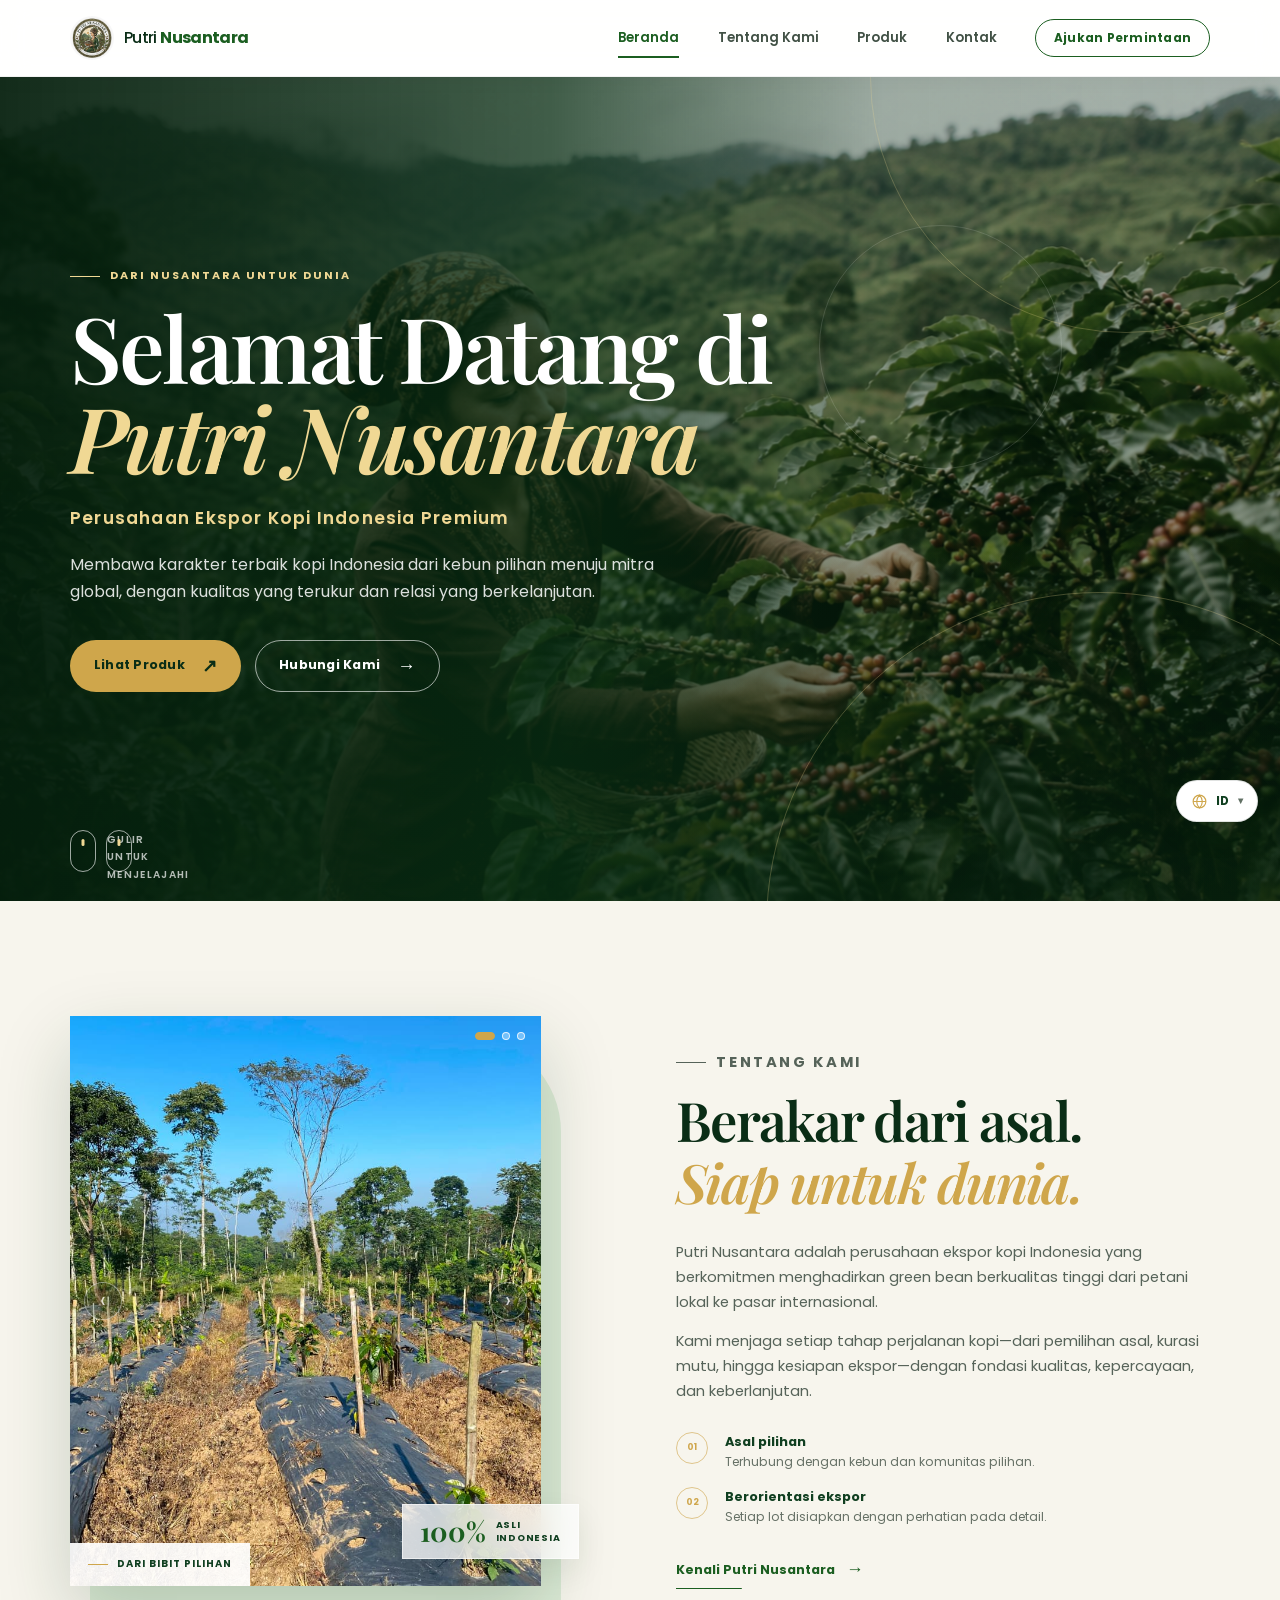
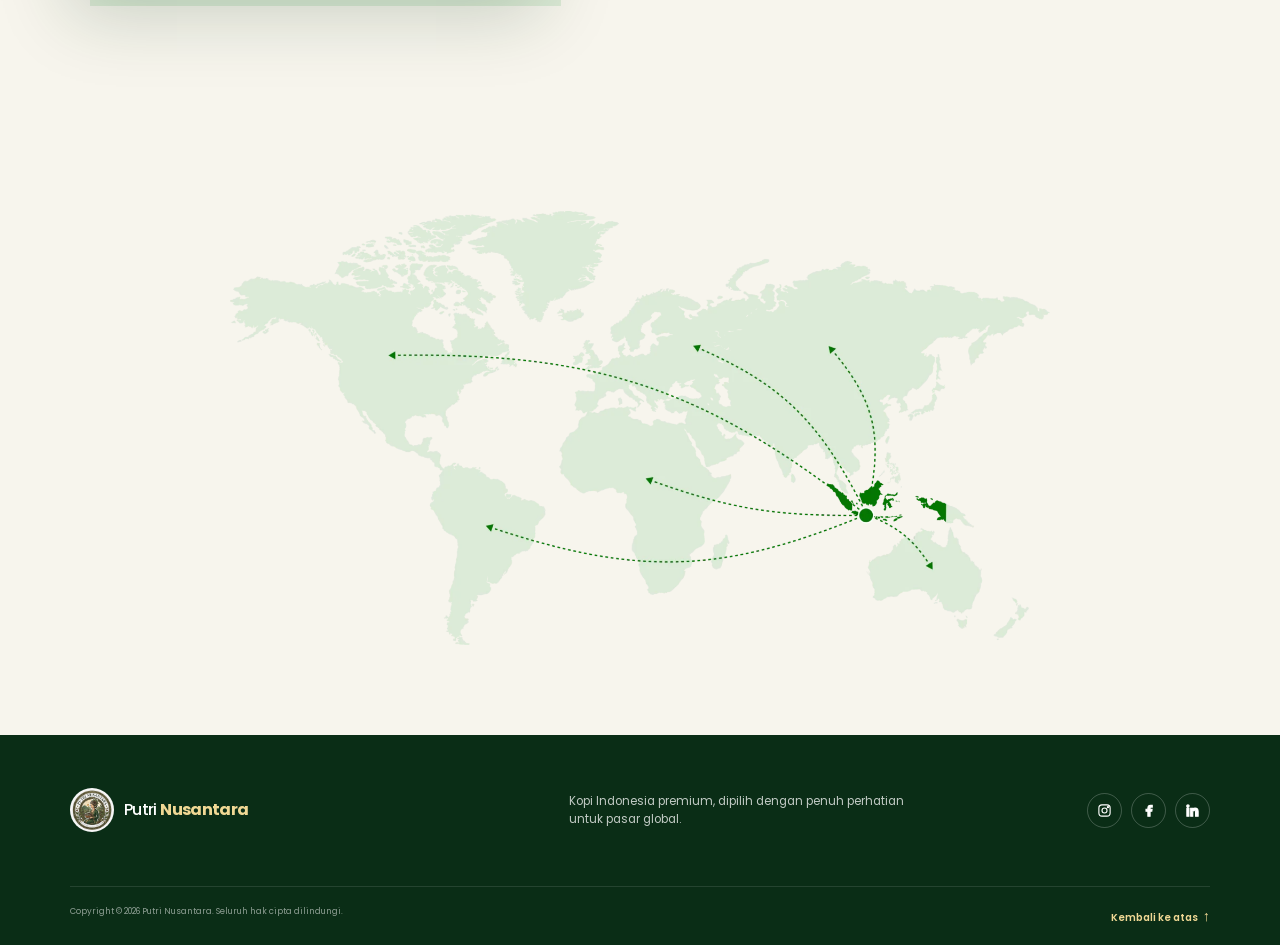
==== commit 5ddfd1f5: "update semua file" ====
--- a/index.html
+++ b/index.html
@@ -48,13 +48,13 @@
           id="primary-navigation"
           aria-label="Navigasi utama"
         >
-          <a class="active" href="index.html">Beranda</a>
-          <a href="about.html">Tentang Kami</a>
-          <a href="product.html">Produk</a>
-          <a href="contact.html">Kontak</a>
+          <a class="active" href="index.html" data-i18n="nav.beranda">Beranda</a>
+          <a href="about.html" data-i18n="nav.about">Tentang Kami</a>
+          <a href="product.html" data-i18n="nav.product">Produk</a>
+          <a href="contact.html" data-i18n="nav.contact">Kontak</a>
           <!-- Trigger form permintaan (modal). Tempel tombol ini juga di navbar about/product/contact.html -->
           <button type="button" class="nav-request-btn" data-open-request>
-            <span>Ajukan Permintaan</span>
+            <span data-i18n="nav.request">Ajukan Permintaan</span>
           </button>
         </nav>
       </div>
@@ -75,26 +75,26 @@
         <div class="hero-orbit orbit-one" aria-hidden="true"></div>
         <div class="hero-orbit orbit-two" aria-hidden="true"></div>
         <div class="container hero-content">
-          <p class="eyebrow light reveal" data-reveal="fade-up">
+          <p class="eyebrow light reveal" data-reveal="fade-up" data-i18n="index.hero.eyebrow">
             Dari Nusantara untuk dunia
           </p>
-          <h1 id="hero-title" class="reveal" data-reveal="fade-up">
-            Welcome to <em>Putri Nusantara</em>
+          <h1 id="hero-title" class="reveal" data-reveal="fade-up" data-i18n="index.hero.title">
+            Selamat Datang di <em>Putri Nusantara</em>
           </h1>
-          <p class="hero-kicker reveal" data-reveal="fade-up">
-            Premium Indonesian Coffee Export Company
+          <p class="hero-kicker reveal" data-reveal="fade-up" data-i18n="index.hero.kicker">
+            Perusahaan Ekspor Kopi Indonesia Premium
           </p>
-          <p class="hero-copy reveal" data-reveal="fade-up">
+          <p class="hero-copy reveal" data-reveal="fade-up" data-i18n="index.hero.copy">
             Membawa karakter terbaik kopi Indonesia dari kebun pilihan menuju
             mitra global, dengan kualitas yang terukur dan relasi yang
             berkelanjutan.
           </p>
           <div class="hero-actions reveal" data-reveal="fade-up">
-            <a class="button button-gold" href="product.html"
-              >Explore Products <span aria-hidden="true">↗</span></a
+            <a class="button button-gold" href="product.html" data-i18n="index.hero.explore"
+              >Lihat Produk <span aria-hidden="true">↗</span></a
             >
-            <a class="button button-ghost" href="contact.html"
-              >Contact Us <span aria-hidden="true">→</span></a
+            <a class="button button-ghost" href="contact.html" data-i18n="index.hero.contact"
+              >Hubungi Kami <span aria-hidden="true">→</span></a
             >
           </div>
           <a
@@ -103,7 +103,7 @@
             aria-label="Gulir ke tentang kami singkat"
           >
             <span></span>
-            Scroll to discover
+            <span data-i18n="index.hero.scroll">Gulir untuk menjelajahi</span>
           </a>
         </div>
       </section>
@@ -202,21 +202,21 @@
 
             <div class="image-badge glass-card">
               <strong>100%</strong>
-              <span>Indonesian<br />origin</span>
+              <span data-i18n="index.badge.label">Asli<br />Indonesia</span>
             </div>
           </div>
 
           <div class="intro-copy reveal" data-reveal="fade-left">
-            <p class="eyebrow">Tentang Kami</p>
-            <h2 id="intro-title">
-              Rooted in origin.<br /><em>Ready for the world.</em>
+            <p class="eyebrow" data-i18n="index.intro.eyebrow">Tentang Kami</p>
+            <h2 id="intro-title" data-i18n="index.intro.title">
+              Berakar dari asal.<br /><em>Siap untuk dunia.</em>
             </h2>
-            <p>
+            <p data-i18n="index.intro.p1">
               Putri Nusantara adalah perusahaan ekspor kopi Indonesia yang
               berkomitmen menghadirkan green bean berkualitas tinggi dari petani
               lokal ke pasar internasional.
             </p>
-            <p>
+            <p data-i18n="index.intro.p2">
               Kami menjaga setiap tahap perjalanan kopi—dari pemilihan asal,
               kurasi mutu, hingga kesiapan ekspor—dengan fondasi kualitas,
               kepercayaan, dan keberlanjutan.
@@ -224,44 +224,34 @@
             <div class="trust-points">
               <div>
                 <span class="point-icon" aria-hidden="true">01</span>
-                <p>
-                  <strong>Curated origins</strong><br />Terhubung dengan kebun
-                  dan komunitas pilihan.
+                <p data-i18n="index.intro.trust1">
+                  <strong>Asal pilihan</strong><br />Terhubung dengan kebun dan
+                  komunitas pilihan.
                 </p>
               </div>
               <div>
                 <span class="point-icon" aria-hidden="true">02</span>
-                <p>
-                  <strong>Export mindset</strong><br />Setiap lot disiapkan
+                <p data-i18n="index.intro.trust2">
+                  <strong>Berorientasi ekspor</strong><br />Setiap lot disiapkan
                   dengan perhatian pada detail.
                 </p>
               </div>
             </div>
-            <a class="text-link" href="about.html"
-              >Meet Putri Nusantara <span aria-hidden="true">→</span></a
+            <a class="text-link" href="about.html" data-i18n="index.intro.link"
+              >Kenali Putri Nusantara <span aria-hidden="true">→</span></a
             >
           </div>
         </div>
       </section>
 
-      <section class="commitment-band" aria-label="Komitmen Putri Nusantara">
-        <div class="container commitment-grid">
-          <p class="eyebrow light reveal" data-reveal="fade-up">
-            Our commitment
-          </p>
-          <p class="commitment-text reveal" data-reveal="zoom-in">
-            Kopi yang bernilai bukan hanya tentang rasa. Ia tumbuh dari
-            <em>ketelitian, kemitraan, dan rasa hormat</em> terhadap asalnya.
-          </p>
-          <a
-            class="round-link reveal"
-            data-reveal="fade-left"
-            href="contact.html"
-            aria-label="Hubungi Putri Nusantara"
-          >
-            <span>Start a<br />conversation</span>
-            <b aria-hidden="true">↗</b>
-          </a>
+      <!-- Section jangkauan ekspor: peta polos, mengganti quote sebelumnya -->
+      <section class="map-band" aria-label="Jangkauan ekspor Putri Nusantara">
+        <div class="container map-band-inner reveal" data-reveal="zoom-in">
+          <img
+            src="assets/map.webp"
+            alt="Peta jalur distribusi kopi Putri Nusantara dari Indonesia ke pasar global"
+            loading="lazy"
+          />
         </div>
       </section>
     </main>
@@ -276,8 +266,9 @@
           <img src="assets/logo-putri.jpeg" alt="" width="44" height="44" />
           <span>Putri <strong>Nusantara</strong></span>
         </a>
-        <p>
-          Premium Indonesian coffee, thoughtfully sourced for the global market.
+        <p data-i18n="footer.tagline">
+          Kopi Indonesia premium, dipilih dengan penuh perhatian untuk pasar
+          global.
         </p>
         <div class="social-links" aria-label="Media sosial">
           <a href="#" aria-label="Instagram" title="Instagram"
@@ -301,8 +292,12 @@
         </div>
       </div>
       <div class="container footer-bottom">
-        <small>Copyright © 2026 Putri Nusantara. All Rights Reserved.</small>
-        <a href="#top">Back to top <span aria-hidden="true">↑</span></a>
+        <small
+          data-i18n="footer.copyright"
+          >Copyright © 2026 Putri Nusantara. Seluruh hak cipta
+          dilindungi.</small
+        >
+        <a href="#top" data-i18n="footer.backtotop">Kembali ke atas <span aria-hidden="true">↑</span></a>
       </div>
     </footer>
 
@@ -327,16 +322,16 @@
         >
           ×
         </button>
-        <p class="eyebrow">Ajukan Permintaan</p>
-        <h3 id="requestModalTitle">Ceritakan kebutuhan Anda</h3>
-        <p class="request-modal-lead">
+        <p class="eyebrow" data-i18n="modal.eyebrow">Ajukan Permintaan</p>
+        <h3 id="requestModalTitle" data-i18n="modal.title">Ceritakan kebutuhan Anda</h3>
+        <p class="request-modal-lead" data-i18n="modal.lead">
           Isi form singkat ini, permintaan Anda akan langsung dibuka lewat
           aplikasi email menuju tim kami.
         </p>
 
         <form id="requestForm" novalidate>
           <div class="form-field">
-            <label for="reqName">Nama</label>
+            <label for="reqName" data-i18n="modal.label.name">Nama</label>
             <input
               type="text"
               id="reqName"
@@ -346,7 +341,7 @@
             />
           </div>
           <div class="form-field">
-            <label for="reqEmail">Email</label>
+            <label for="reqEmail" data-i18n="modal.label.email">Email</label>
             <input
               type="email"
               id="reqEmail"
@@ -356,7 +351,7 @@
             />
           </div>
           <div class="form-field">
-            <label for="reqMessage">Permintaan</label>
+            <label for="reqMessage" data-i18n="modal.label.message">Permintaan</label>
             <textarea
               id="reqMessage"
               name="message"
@@ -364,7 +359,7 @@
               required
             ></textarea>
           </div>
-          <button type="submit" class="button button-primary request-submit">
+          <button type="submit" class="button button-primary request-submit" data-i18n="modal.submit">
             Kirim Permintaan <span aria-hidden="true">→</span>
           </button>
           <p class="request-modal-note" id="requestModalNote" role="status"></p>
@@ -373,5 +368,6 @@
     </div>
 
     <script src="js/script.js"></script>
+    <script src="js/i18n.js"></script>
   </body>
-</html>
+</html>
--- a/css/style.css
+++ b/css/style.css
@@ -592,7 +592,7 @@
 
 .intro-image-wrap {
   position: relative;
-  padding: 0 27px 24px 0;
+  padding: 0 20px 20px 0;
 }
 
 .image-accent {
@@ -600,9 +600,10 @@
   top: 20px;
   right: 0;
   bottom: 0;
-  width: 57%;
+  left: 20px;
+  width: auto;
   background: var(--green-200);
-  border-radius: 0 110px 0 0;
+  border-radius: 0 96px 0 0;
 }
 
 .editorial-image {
@@ -2415,4 +2416,145 @@
   .lightbox-arrow.next {
     right: 0;
   }
+}
+/* =========================================================
+   MAP BAND — pengganti section quote "OUR COMMITMENT"
+   Peta polos, bersih, tanpa teks.
+   ========================================================= */
+
+.map-band {
+  padding: clamp(56px, 7vw, 93px) 0;
+  background: var(--cream);
+}
+
+.map-band-inner {
+  display: flex;
+  justify-content: center;
+}
+
+.map-band-inner img {
+  width: 100%;
+  max-width: 820px;
+  height: auto;
+}
+
+@media (max-width: 720px) {
+  .map-band {
+    padding: clamp(44px, 10vw, 70px) 0;
+  }
+}
+
+/* =========================================================
+   LANGUAGE SWITCHER — pojok kanan bawah, di atas tombol scroll-top
+   ========================================================= */
+
+.lang-switcher {
+  position: fixed;
+  z-index: 90;
+  right: 22px;
+  bottom: 78px;
+  font-family: var(--sans);
+}
+
+.lang-switcher-toggle {
+  display: inline-flex;
+  align-items: center;
+  gap: 8px;
+  height: 42px;
+  padding: 0 14px;
+  border: 1px solid var(--border);
+  border-radius: 100px;
+  background: var(--white);
+  box-shadow: var(--shadow-sm);
+  color: var(--green-900);
+  font-size: .74rem;
+  font-weight: 700;
+  letter-spacing: .04em;
+  cursor: pointer;
+  transition: border-color .2s ease, transform .2s ease, box-shadow .2s ease;
+}
+
+.lang-switcher-toggle:hover {
+  border-color: var(--green-500);
+  box-shadow: var(--shadow-lg);
+  transform: translateY(-2px);
+}
+
+.lang-globe {
+  display: grid;
+  place-items: center;
+  width: 17px;
+  height: 17px;
+  color: var(--gold);
+}
+
+.lang-globe svg {
+  width: 100%;
+  height: 100%;
+  fill: none;
+  stroke: currentColor;
+  stroke-width: 1.6;
+}
+
+.lang-chevron {
+  font-size: .6rem;
+  color: var(--muted);
+  transition: transform .2s ease;
+}
+
+.lang-switcher.is-open .lang-chevron {
+  transform: rotate(180deg);
+}
+
+.lang-switcher-menu {
+  position: absolute;
+  right: 0;
+  bottom: calc(100% + 10px);
+  display: grid;
+  gap: 2px;
+  min-width: 172px;
+  padding: 6px;
+  border: 1px solid var(--border);
+  border-radius: 14px;
+  background: var(--white);
+  box-shadow: var(--shadow-lg);
+  opacity: 0;
+  visibility: hidden;
+  transform: translateY(6px);
+  transition: opacity .2s ease, transform .2s ease, visibility .2s ease;
+}
+
+.lang-switcher.is-open .lang-switcher-menu {
+  opacity: 1;
+  visibility: visible;
+  transform: translateY(0);
+}
+
+.lang-switcher-option {
+  padding: 9px 12px;
+  border: 0;
+  border-radius: 9px;
+  background: transparent;
+  color: var(--ink);
+  font-size: .78rem;
+  font-weight: 600;
+  text-align: left;
+  cursor: pointer;
+  transition: background .2s ease, color .2s ease;
+}
+
+.lang-switcher-option:hover {
+  background: var(--green-200);
+}
+
+.lang-switcher-option.is-active {
+  background: var(--green-800);
+  color: var(--white);
+}
+
+@media (max-width: 720px) {
+  .lang-switcher {
+    right: 14px;
+    bottom: 68px;
+  }
 }
